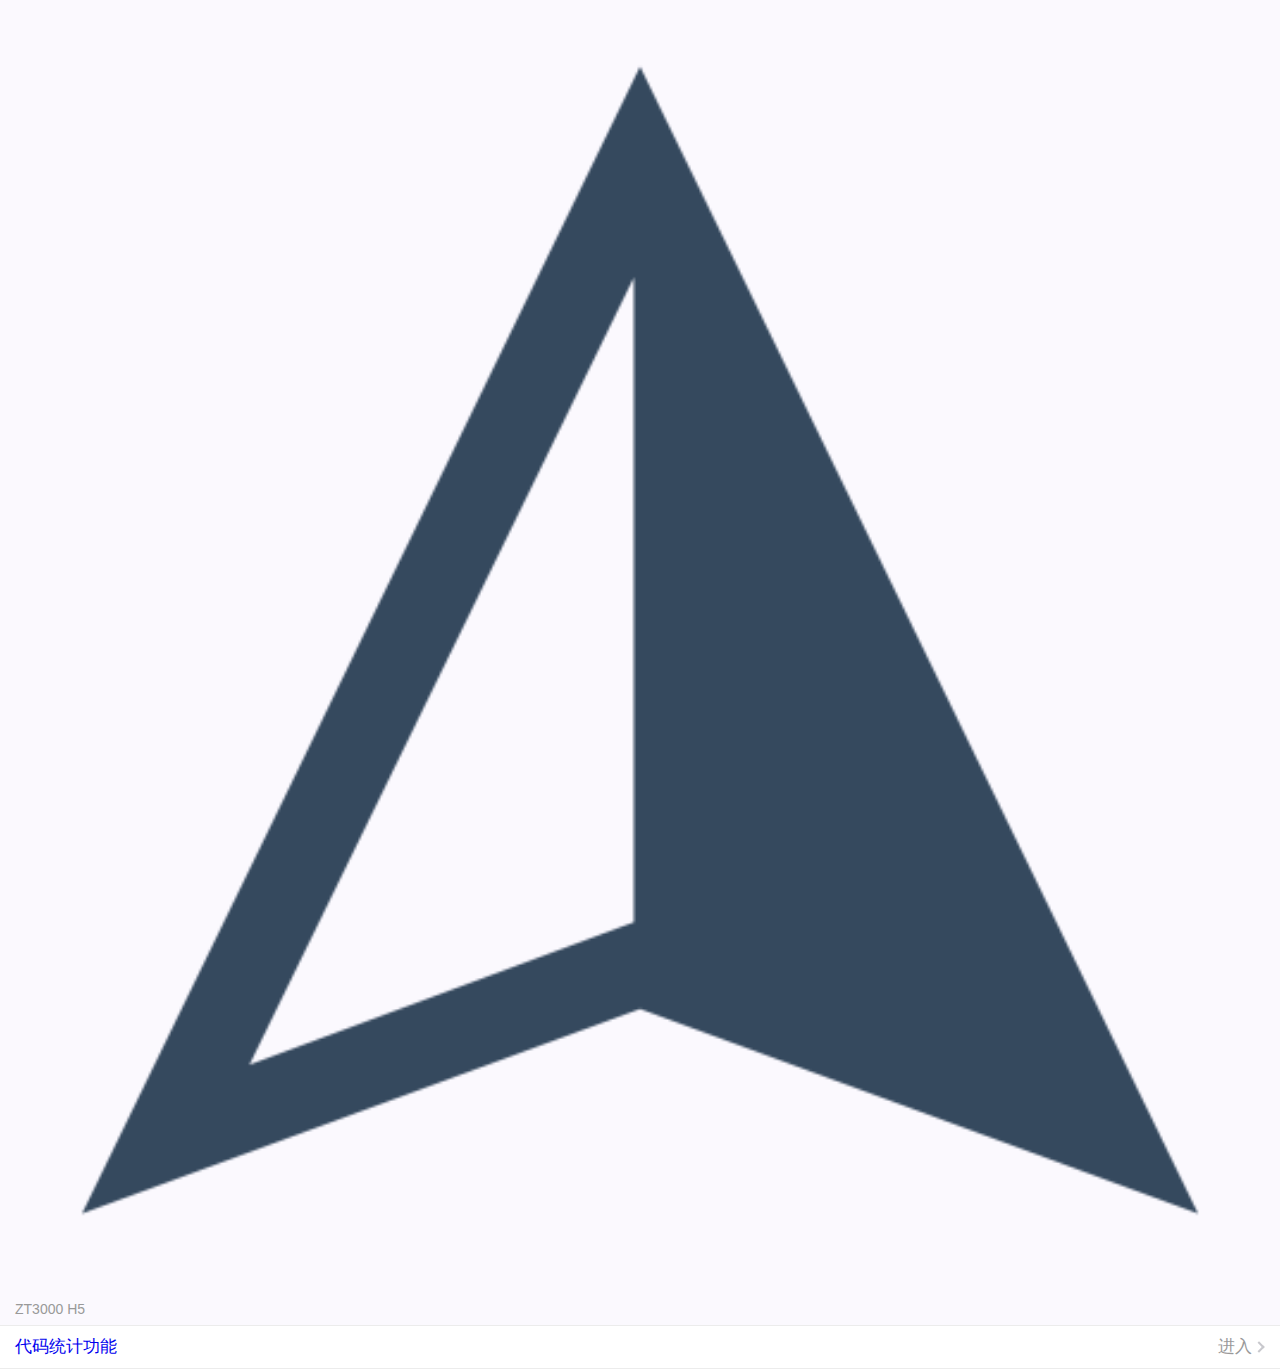
==== src/main/webapp/h5/index.html @ 046d1c8b "svnh5 部署 ：http://192.168.2.156:8080/svnh5/index.html#/auths" ====
<!DOCTYPE html><html><head><meta charset=utf-8><meta name=viewport content="width=device-width,initial-scale=1,user-scalable=0"><title>svnh5</title><link href=./static/css/app.d5696d3f09b298b256efa120e57235b3.css rel=stylesheet></head><body><div id=app-box></div><script type=text/javascript src=./static/js/manifest.d235931a147f9bfac784.js></script><script type=text/javascript src=./static/js/vendor.46cfd08473eae2c7cee0.js></script><script type=text/javascript src=./static/js/app.b5100a7169d549a2c99f.js></script></body></html>
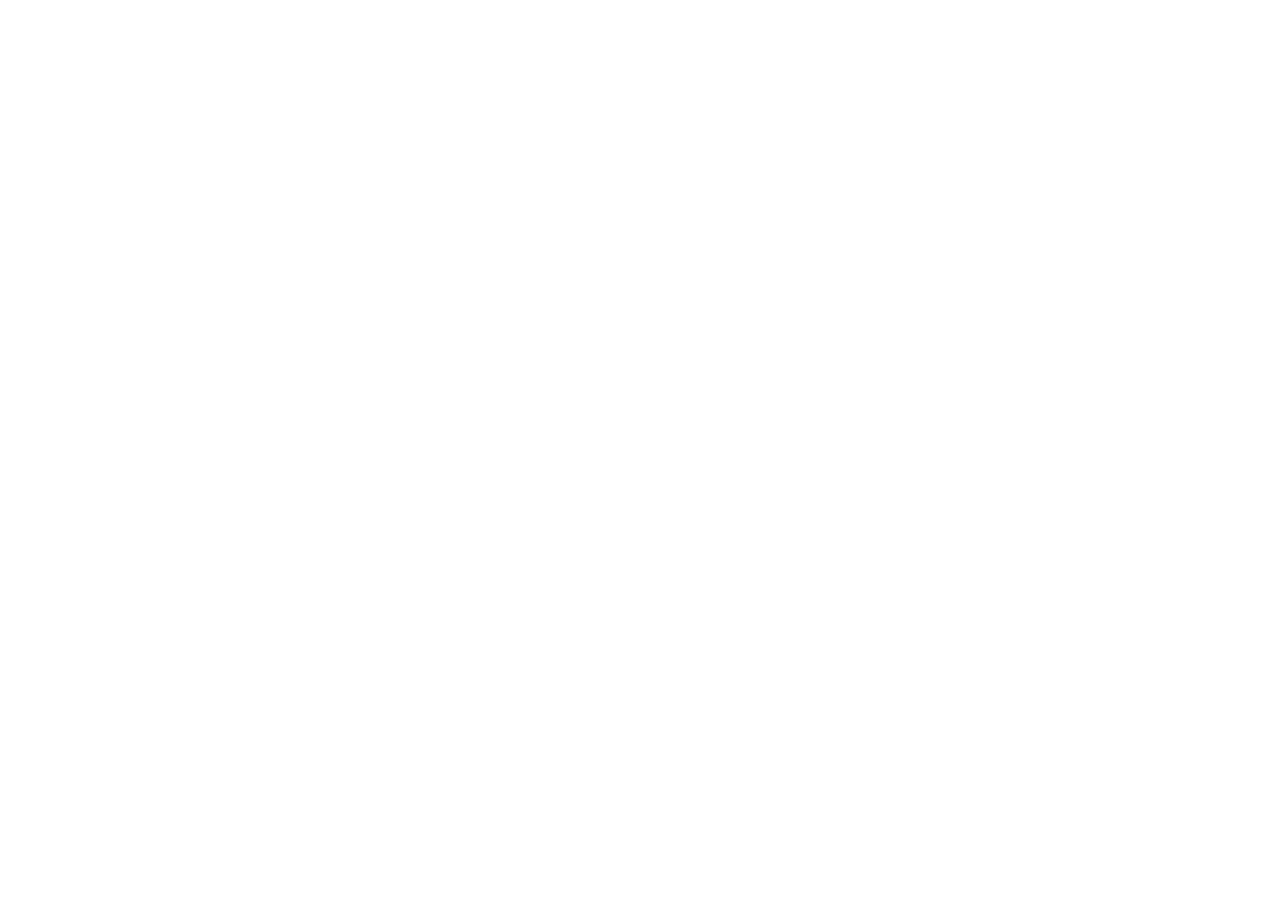
==== commit 38cc2d1d: "临时删除" ====
--- a/src/main/webapp/h5/index.html
+++ b/src/main/webapp/h5/index.html
@@ -1 +1 @@
-<!DOCTYPE html><html><head><meta charset=utf-8><meta name=viewport content="width=device-width,initial-scale=1,user-scalable=0"><title>svnh5</title><link href=./static/css/app.d5696d3f09b298b256efa120e57235b3.css rel=stylesheet></head><body><div id=app-box></div><script type=text/javascript src=./static/js/manifest.d235931a147f9bfac784.js></script><script type=text/javascript src=./static/js/vendor.46cfd08473eae2c7cee0.js></script><script type=text/javascript src=./static/js/app.b5100a7169d549a2c99f.js></script></body></html>+<!DOCTYPE html><html><head><meta charset=utf-8><meta name=viewport content="width=device-width,initial-scale=1,user-scalable=0"><title>svnh5</title><link href=./static/css/app.201e4fdef94714a1be76a602971b2177.css rel=stylesheet></head><body><div id=app-box></div><script type=text/javascript src=./static/js/manifest.bbeb5b69b13126aa87f9.js></script><script type=text/javascript src=./static/js/vendor.5476c3e8fa68e38969bd.js></script><script type=text/javascript src=./static/js/app.30c27ba2a1a291575047.js></script></body></html>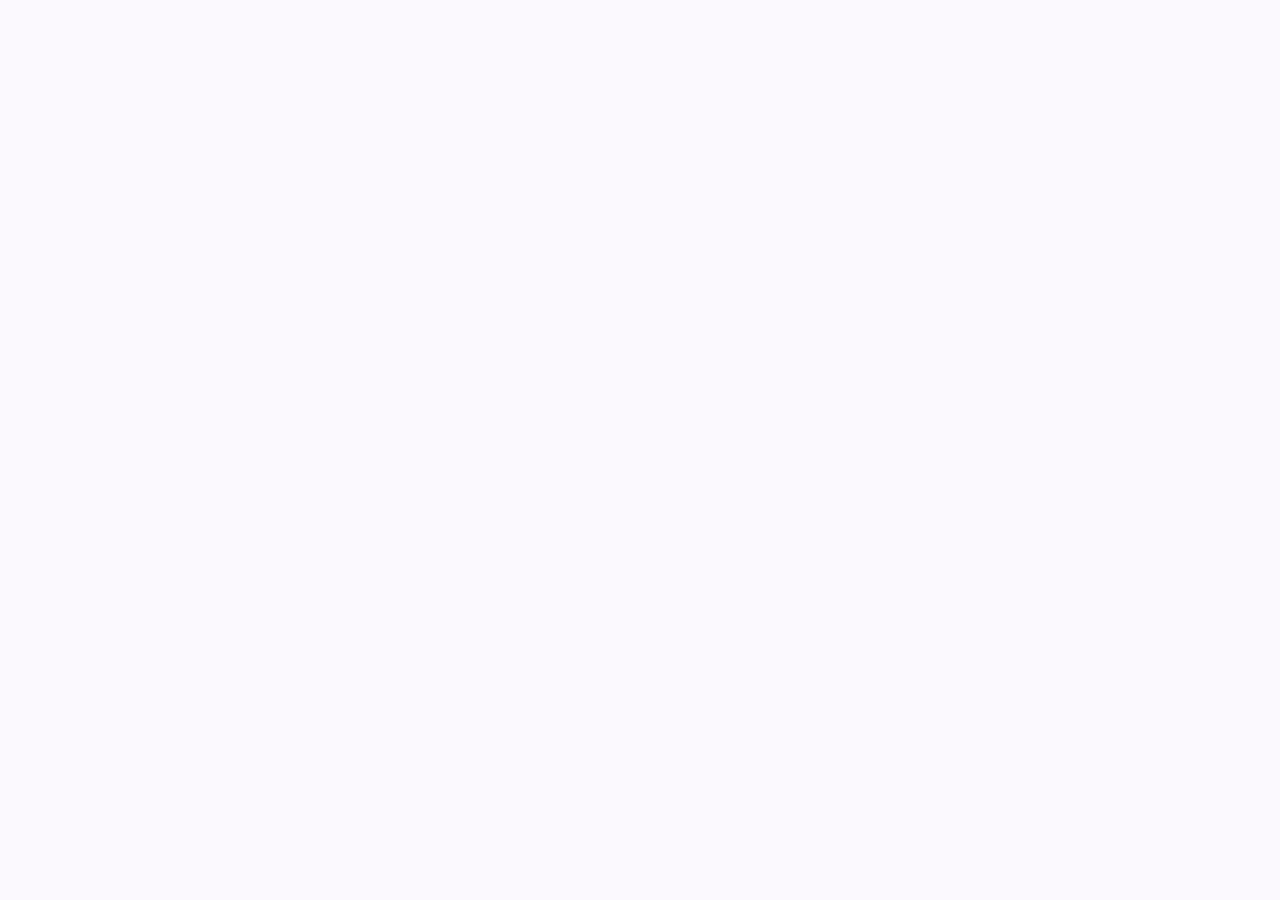
==== commit 88cb9f01: "更新 新版本" ====
--- a/src/main/webapp/h5/index.html
+++ b/src/main/webapp/h5/index.html
@@ -1 +1 @@
-<!DOCTYPE html><html><head><meta charset=utf-8><meta name=viewport content="width=device-width,initial-scale=1,user-scalable=0"><title>svnh5</title><link href=./static/css/app.201e4fdef94714a1be76a602971b2177.css rel=stylesheet></head><body><div id=app-box></div><script type=text/javascript src=./static/js/manifest.bbeb5b69b13126aa87f9.js></script><script type=text/javascript src=./static/js/vendor.5476c3e8fa68e38969bd.js></script><script type=text/javascript src=./static/js/app.30c27ba2a1a291575047.js></script></body></html>+<!DOCTYPE html><html><head><meta charset=utf-8><meta name=viewport content="width=device-width,initial-scale=1,user-scalable=0"><title>svnh5</title><link href=./static/css/app.201e4fdef94714a1be76a602971b2177.css rel=stylesheet></head><body><div id=app-box></div><script type=text/javascript src=./static/js/manifest.99090af2435b4717d5ab.js></script><script type=text/javascript src=./static/js/vendor.5476c3e8fa68e38969bd.js></script><script type=text/javascript src=./static/js/app.e7cca15ebe827677ad8f.js></script></body></html>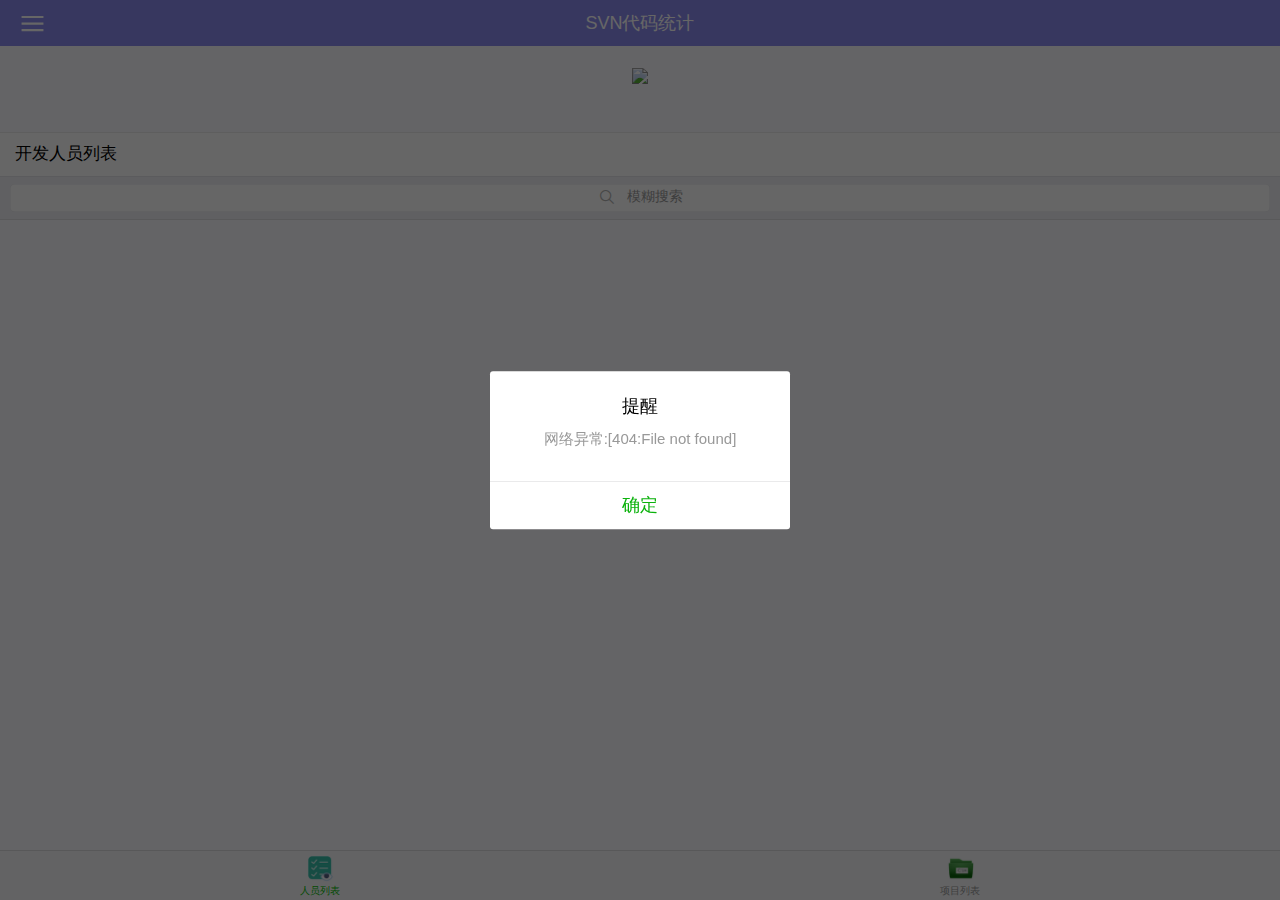
==== commit b14f862f: "更新 新版本" ====
--- a/src/main/webapp/h5/index.html
+++ b/src/main/webapp/h5/index.html
@@ -1 +1 @@
-<!DOCTYPE html><html><head><meta charset=utf-8><meta name=viewport content="width=device-width,initial-scale=1,user-scalable=0"><title>svnh5</title><link href=./static/css/app.201e4fdef94714a1be76a602971b2177.css rel=stylesheet></head><body><div id=app-box></div><script type=text/javascript src=./static/js/manifest.99090af2435b4717d5ab.js></script><script type=text/javascript src=./static/js/vendor.5476c3e8fa68e38969bd.js></script><script type=text/javascript src=./static/js/app.e7cca15ebe827677ad8f.js></script></body></html>+<!DOCTYPE html><html><head><meta charset=utf-8><meta name=viewport content="width=device-width,initial-scale=1,user-scalable=0"><title>svnh5</title><link href=./static/css/app.201e4fdef94714a1be76a602971b2177.css rel=stylesheet></head><body><div id=app-box></div><script type=text/javascript src=./static/js/manifest.b616619f8ac0af3ed8c7.js></script><script type=text/javascript src=./static/js/vendor.5476c3e8fa68e38969bd.js></script><script type=text/javascript src=./static/js/app.e7cca15ebe827677ad8f.js></script></body></html>